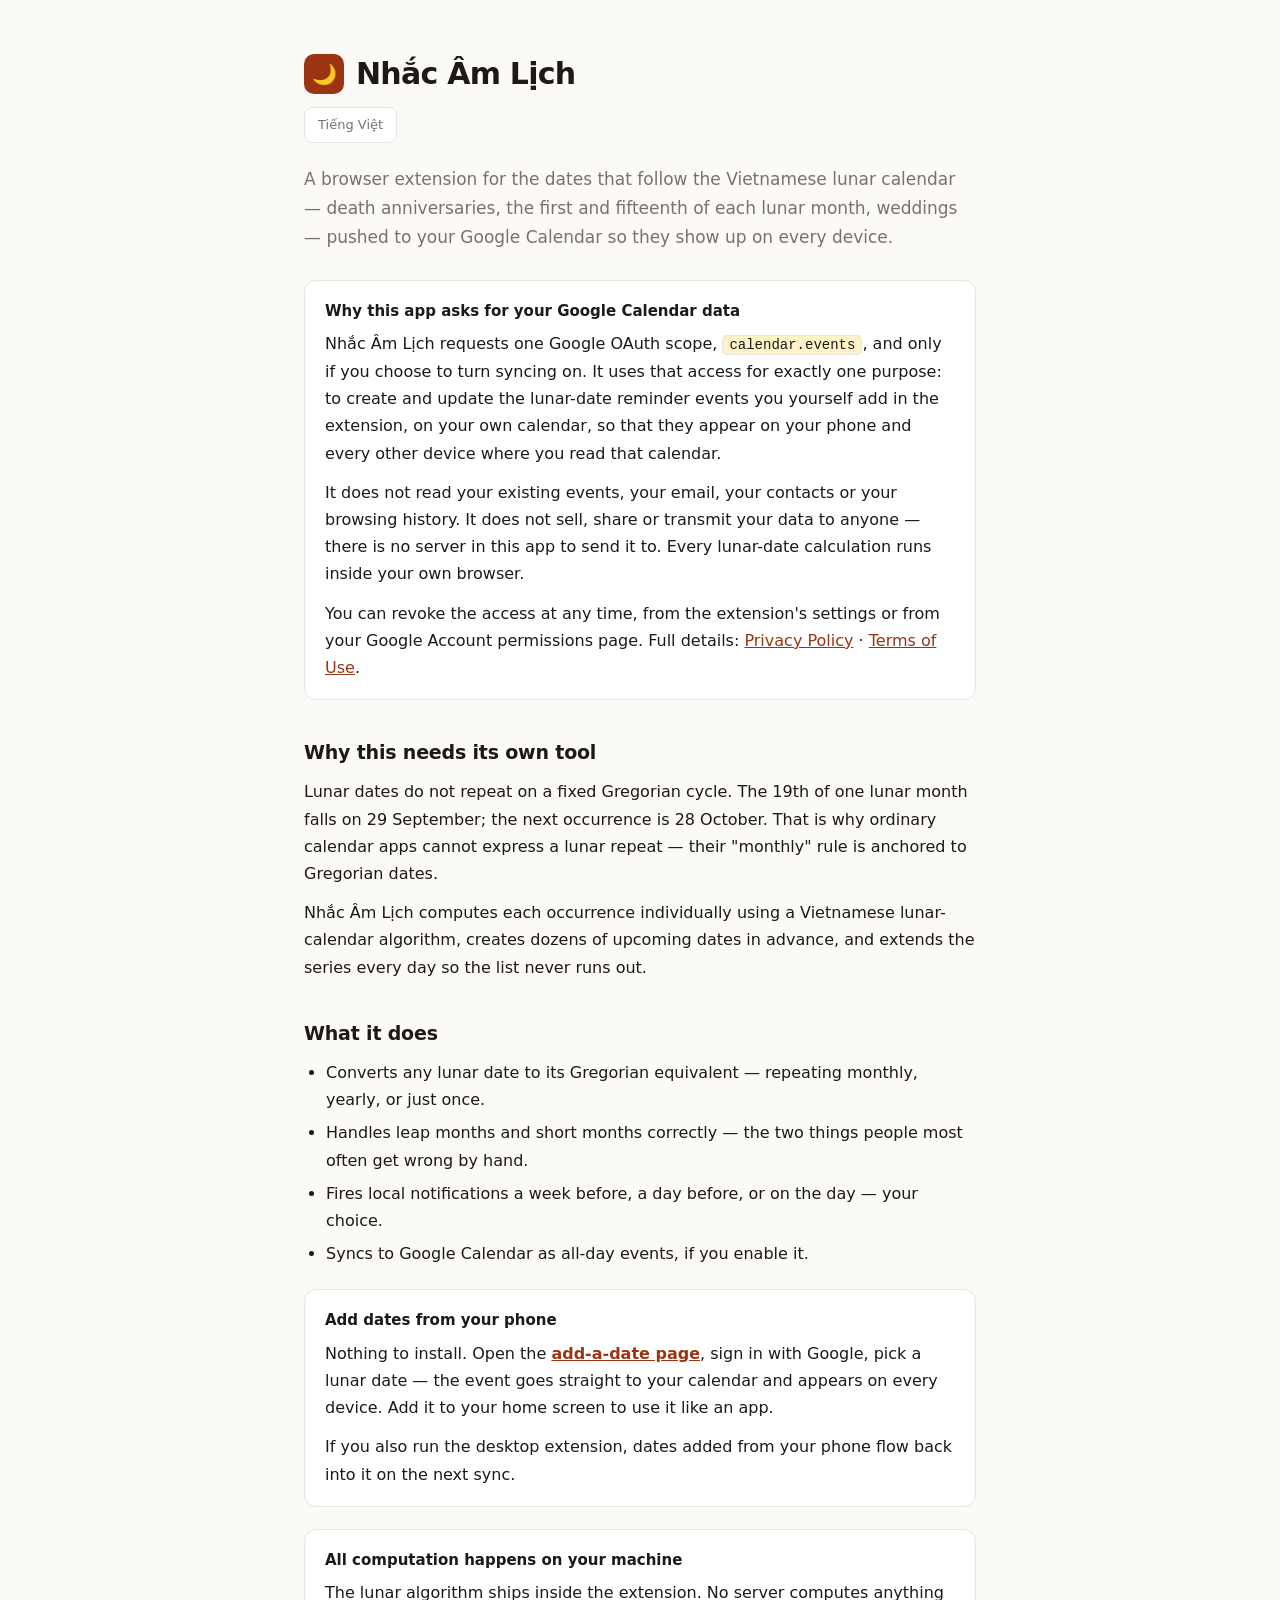
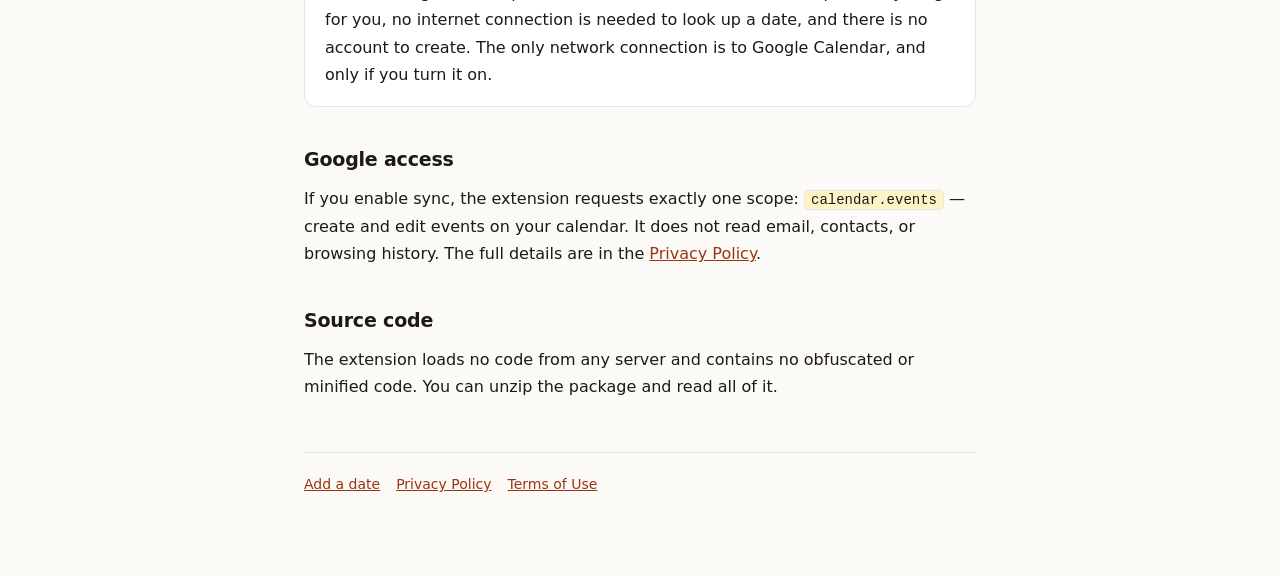
==== am-lich-website/index.html @ 221aa28f "feat: initialize core lunar calendar conversion logic and browser extension scaffold" ====
<!doctype html>
<html lang="en">
<head>
<meta charset="utf-8">
<meta name="viewport" content="width=device-width, initial-scale=1">
<title>Nhắc Âm Lịch</title>
<meta name="description" content="Browser extension for Vietnamese lunar-calendar reminders — death anniversaries, the first and fifteenth of each lunar month — synced to Google Calendar.">
<link rel="stylesheet" href="style.css">
<style>
  .langbar { margin: 0 0 22px; font-size: 13px; }
  .langbar a { color: var(--muted); border: 1px solid var(--line); background: var(--panel);
               border-radius: 8px; padding: 6px 13px; text-decoration: none; display: inline-block; }
  .langbar a:hover { color: var(--accent); border-color: var(--accent); }
</style>
</head>
<body>
<div class="wrap">

  <header class="site">
    <div class="mark">🌙</div>
    <h1>Nhắc Âm Lịch</h1>
  </header>

    <p class="langbar"><a href="vi.html">Tiếng Việt</a></p>

<p class="lede">
    A browser extension for the dates that follow the Vietnamese lunar calendar — death
    anniversaries, the first and fifteenth of each lunar month, weddings — pushed to your
    Google Calendar so they show up on every device.
  </p>

  <div class="card">
    <h3>Why this app asks for your Google Calendar data</h3>
    <p>
      Nhắc Âm Lịch requests one Google OAuth scope, <code>calendar.events</code>, and only if you
      choose to turn syncing on. It uses that access for exactly one purpose: to create and update
      the lunar-date reminder events you yourself add in the extension, on your own calendar, so
      that they appear on your phone and every other device where you read that calendar.
    </p>
    <p>
      It does not read your existing events, your email, your contacts or your browsing history.
      It does not sell, share or transmit your data to anyone — there is no server in this app to
      send it to. Every lunar-date calculation runs inside your own browser.
    </p>
    <p style="margin-bottom:0">
      You can revoke the access at any time, from the extension's settings or from your
      Google Account permissions page. Full details:
      <a href="privacy.html">Privacy Policy</a> · <a href="terms.html">Terms of Use</a>.
    </p>
  </div>

  <h2>Why this needs its own tool</h2>
  <p>
    Lunar dates do not repeat on a fixed Gregorian cycle. The 19th of one lunar month falls
    on 29 September; the next occurrence is 28 October. That is why ordinary calendar apps
    cannot express a lunar repeat — their "monthly" rule is anchored to Gregorian dates.
  </p>
  <p>
    Nhắc Âm Lịch computes each occurrence individually using a Vietnamese lunar-calendar
    algorithm, creates dozens of upcoming dates in advance, and extends the series every day
    so the list never runs out.
  </p>

  <h2>What it does</h2>
  <ul>
    <li>Converts any lunar date to its Gregorian equivalent — repeating monthly, yearly, or just once.</li>
    <li>Handles leap months and short months correctly — the two things people most often get wrong by hand.</li>
    <li>Fires local notifications a week before, a day before, or on the day — your choice.</li>
    <li>Syncs to Google Calendar as all-day events, if you enable it.</li>
  </ul>

  <div class="card">
    <h3>Add dates from your phone</h3>
    <p>
      Nothing to install. Open the <a href="app.html"><strong>add-a-date page</strong></a>,
      sign in with Google, pick a lunar date — the event goes straight to your calendar and
      appears on every device. Add it to your home screen to use it like an app.
    </p>
    <p style="margin-bottom:0">
      If you also run the desktop extension, dates added from your phone flow back into it on
      the next sync.
    </p>
  </div>

  <div class="card">
    <h3>All computation happens on your machine</h3>
    <p style="margin-bottom:0">
      The lunar algorithm ships inside the extension. No server computes anything for you, no
      internet connection is needed to look up a date, and there is no account to create. The
      only network connection is to Google Calendar, and only if you turn it on.
    </p>
  </div>

  <h2>Google access</h2>
  <p>
    If you enable sync, the extension requests exactly one scope: <code>calendar.events</code> —
    create and edit events on your calendar. It does not read email, contacts, or browsing
    history. The full details are in the <a href="privacy.html">Privacy Policy</a>.
  </p>

  <h2>Source code</h2>
  <p>
    The extension loads no code from any server and contains no obfuscated or minified code.
    You can unzip the package and read all of it.
  </p>

  <footer>
    <a href="app.html">Add a date</a>
    <a href="privacy.html">Privacy Policy</a>
    <a href="terms.html">Terms of Use</a>
  </footer>

</div>
</body>
</html>
---- am-lich-website/style.css ----
:root {
  --bg: #fbfaf7; --panel: #fff; --ink: #1c1917; --muted: #78716c;
  --line: #e7e5e4; --accent: #9a3412; --soft: #fef3c7;
  color-scheme: light;
}
@media (prefers-color-scheme: dark) {
  :root {
    --bg: #1c1917; --panel: #262322; --ink: #f5f5f4; --muted: #a8a29e;
    --line: #3a3634; --accent: #fdba74; --soft: #3a2a17;
    color-scheme: dark;
  }
}
* { box-sizing: border-box; }
body {
  margin: 0; background: var(--bg); color: var(--ink);
  font: 16px/1.7 system-ui, -apple-system, "Segoe UI", Roboto, sans-serif;
}
.wrap { max-width: 720px; margin: 0 auto; padding: 48px 24px 80px; }
header.site { display: flex; align-items: center; gap: 12px; margin-bottom: 8px; }
.mark {
  width: 40px; height: 40px; border-radius: 10px; flex: none;
  background: var(--accent); display: grid; place-items: center;
  font-size: 20px;
}
h1 { font-size: 30px; letter-spacing: -.025em; margin: 0; }
h2 { font-size: 19px; margin: 36px 0 10px; letter-spacing: -.01em; }
h3 { font-size: 15px; margin: 22px 0 6px; }
.lede { color: var(--muted); font-size: 17px; margin: 10px 0 28px; }
.updated { color: var(--muted); font-size: 14px; margin: 0 0 30px; }
p { margin: 0 0 12px; }
ul { padding-left: 22px; margin: 0 0 14px; }
li { margin-bottom: 6px; }
a { color: var(--accent); }
code {
  background: var(--soft); border: 1px solid var(--line); border-radius: 5px;
  padding: 1px 6px; font-size: 14px;
  font-family: ui-monospace, SFMono-Regular, Consolas, monospace;
}
.card {
  background: var(--panel); border: 1px solid var(--line);
  border-radius: 12px; padding: 18px 20px; margin: 22px 0;
}
.card h3 { margin-top: 0; }
table { width: 100%; border-collapse: collapse; margin: 16px 0; font-size: 15px; }
th, td { text-align: left; padding: 9px 10px; border-bottom: 1px solid var(--line); vertical-align: top; }
th { font-weight: 600; }
nav.crumbs { margin-bottom: 26px; font-size: 14px; }
footer {
  margin-top: 52px; padding-top: 20px; border-top: 1px solid var(--line);
  color: var(--muted); font-size: 14px;
  display: flex; gap: 16px; flex-wrap: wrap;
}
.big-note { background: var(--soft); border: 1px solid var(--line); border-radius: 10px; padding: 14px 16px; }
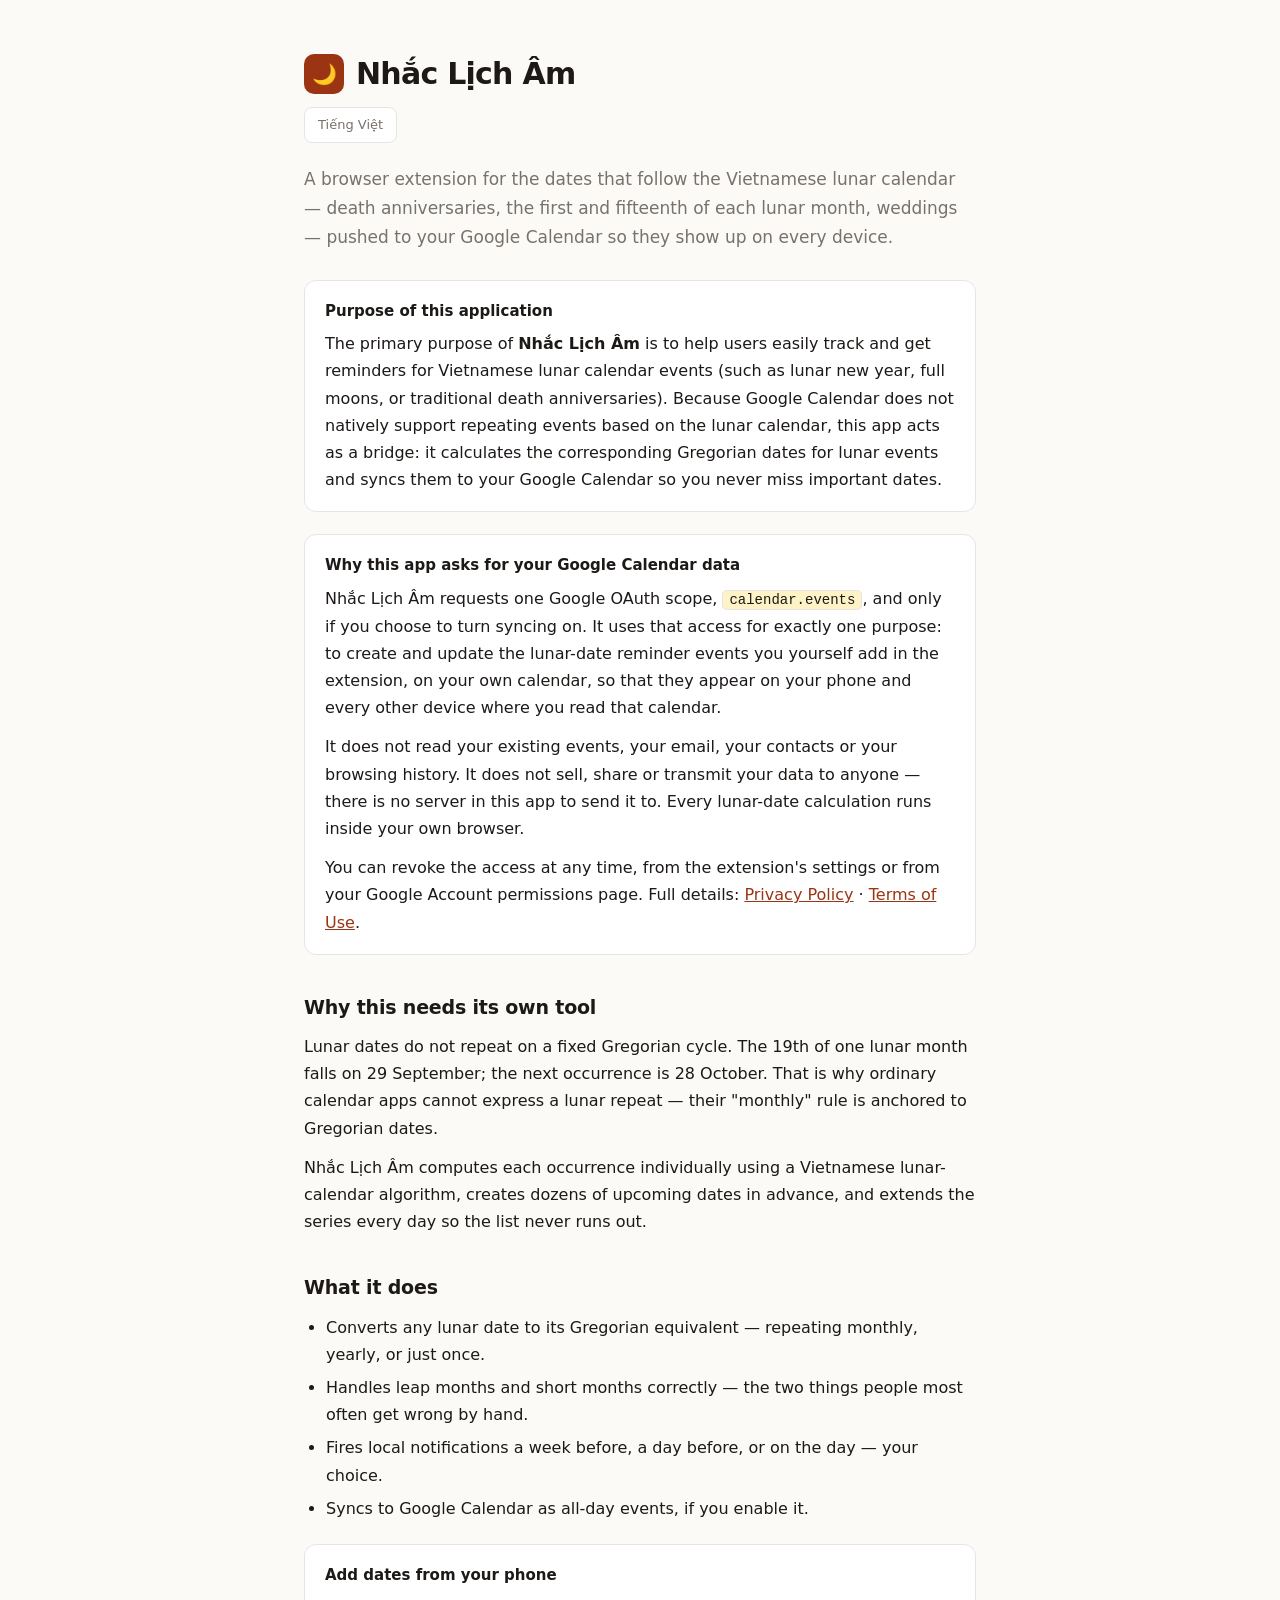
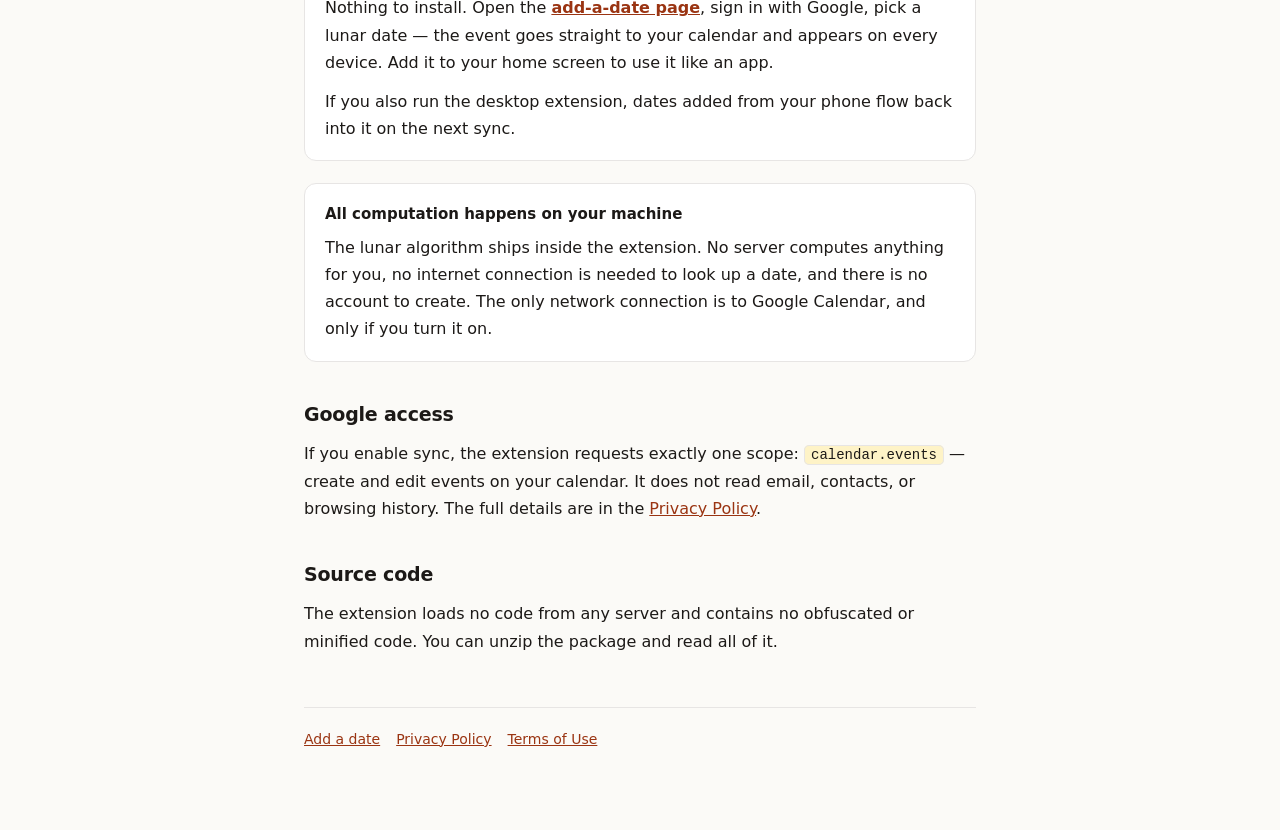
==== commit be14f0b6: "fix: resolve Google Cloud verification issues" ====
--- a/am-lich-website/index.html
+++ b/am-lich-website/index.html
@@ -3,7 +3,7 @@
 <head>
 <meta charset="utf-8">
 <meta name="viewport" content="width=device-width, initial-scale=1">
-<title>Nhắc Âm Lịch</title>
+<title>Nhắc Lịch Âm</title>
 <meta name="description" content="Browser extension for Vietnamese lunar-calendar reminders — death anniversaries, the first and fifteenth of each lunar month — synced to Google Calendar.">
 <link rel="stylesheet" href="style.css">
 <style>
@@ -18,7 +18,7 @@
 
   <header class="site">
     <div class="mark">🌙</div>
-    <h1>Nhắc Âm Lịch</h1>
+    <h1>Nhắc Lịch Âm</h1>
   </header>
 
     <p class="langbar"><a href="vi.html">Tiếng Việt</a></p>
@@ -30,9 +30,16 @@
   </p>
 
   <div class="card">
+    <h3>Purpose of this application</h3>
+    <p style="margin-bottom:0">
+      The primary purpose of <strong>Nhắc Lịch Âm</strong> is to help users easily track and get reminders for Vietnamese lunar calendar events (such as lunar new year, full moons, or traditional death anniversaries). Because Google Calendar does not natively support repeating events based on the lunar calendar, this app acts as a bridge: it calculates the corresponding Gregorian dates for lunar events and syncs them to your Google Calendar so you never miss important dates.
+    </p>
+  </div>
+
+  <div class="card" style="margin-top: 20px;">
     <h3>Why this app asks for your Google Calendar data</h3>
     <p>
-      Nhắc Âm Lịch requests one Google OAuth scope, <code>calendar.events</code>, and only if you
+      Nhắc Lịch Âm requests one Google OAuth scope, <code>calendar.events</code>, and only if you
       choose to turn syncing on. It uses that access for exactly one purpose: to create and update
       the lunar-date reminder events you yourself add in the extension, on your own calendar, so
       that they appear on your phone and every other device where you read that calendar.
@@ -56,7 +63,7 @@
     cannot express a lunar repeat — their "monthly" rule is anchored to Gregorian dates.
   </p>
   <p>
-    Nhắc Âm Lịch computes each occurrence individually using a Vietnamese lunar-calendar
+    Nhắc Lịch Âm computes each occurrence individually using a Vietnamese lunar-calendar
     algorithm, creates dozens of upcoming dates in advance, and extends the series every day
     so the list never runs out.
   </p>
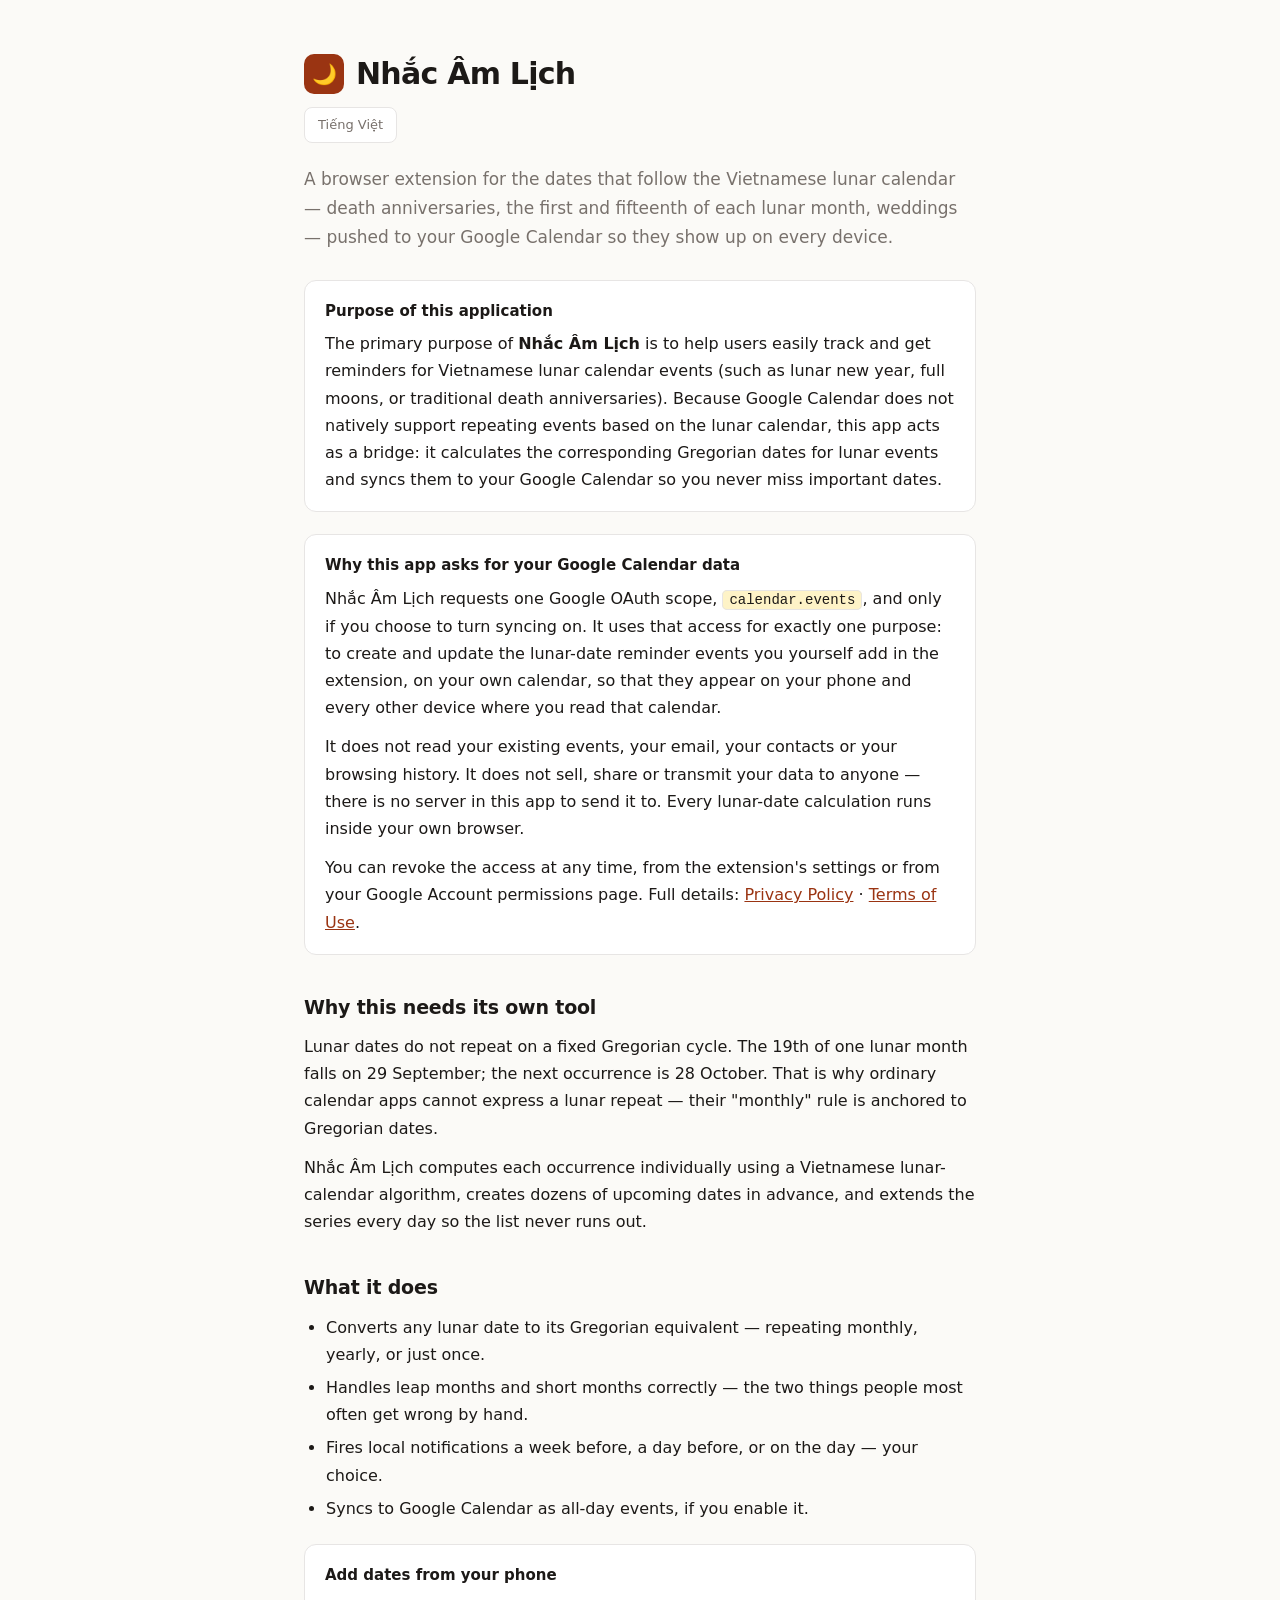
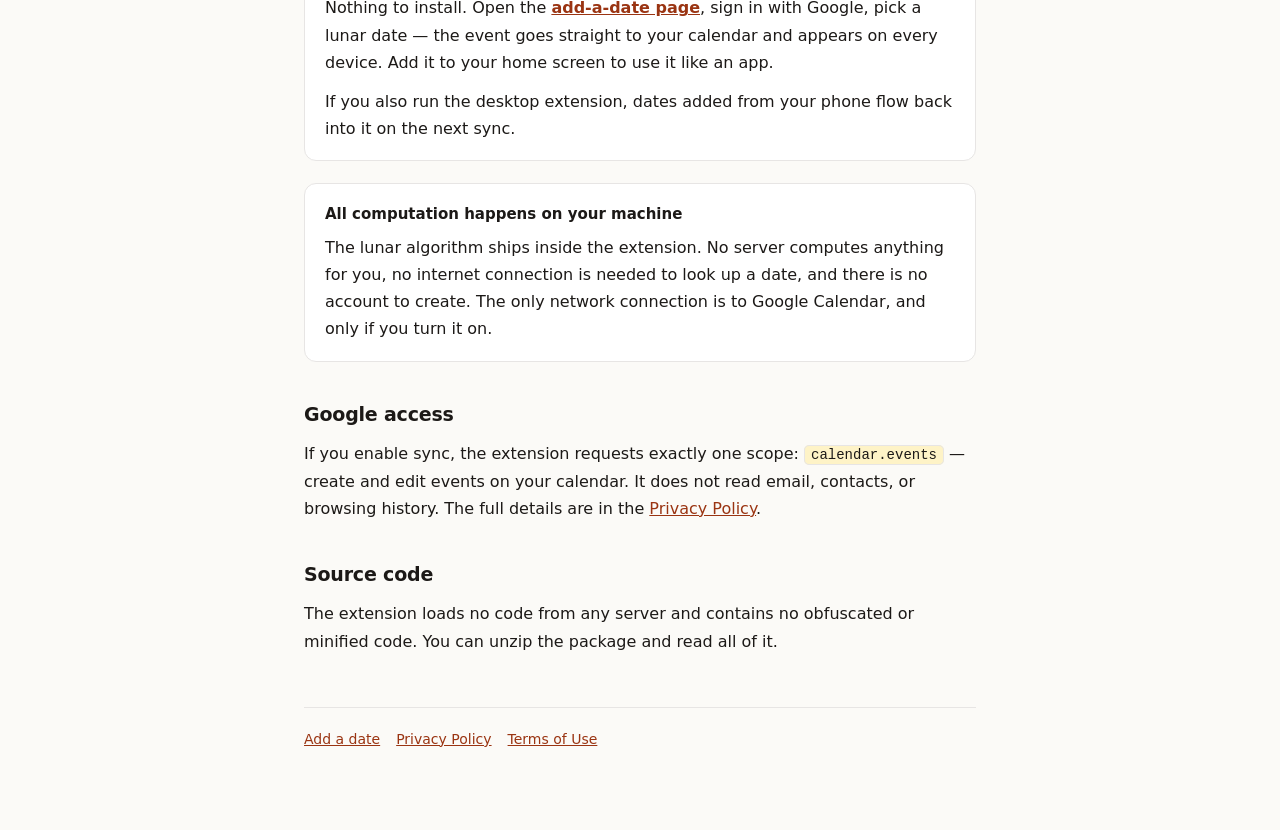
==== commit 84ec224c: "fix: revert branding to Nhắc Âm Lịch" ====
--- a/am-lich-website/index.html
+++ b/am-lich-website/index.html
@@ -3,7 +3,7 @@
 <head>
 <meta charset="utf-8">
 <meta name="viewport" content="width=device-width, initial-scale=1">
-<title>Nhắc Lịch Âm</title>
+<title>Nhắc Âm Lịch</title>
 <meta name="description" content="Browser extension for Vietnamese lunar-calendar reminders — death anniversaries, the first and fifteenth of each lunar month — synced to Google Calendar.">
 <link rel="stylesheet" href="style.css">
 <style>
@@ -18,7 +18,7 @@
 
   <header class="site">
     <div class="mark">🌙</div>
-    <h1>Nhắc Lịch Âm</h1>
+    <h1>Nhắc Âm Lịch</h1>
   </header>
 
     <p class="langbar"><a href="vi.html">Tiếng Việt</a></p>
@@ -32,14 +32,14 @@
   <div class="card">
     <h3>Purpose of this application</h3>
     <p style="margin-bottom:0">
-      The primary purpose of <strong>Nhắc Lịch Âm</strong> is to help users easily track and get reminders for Vietnamese lunar calendar events (such as lunar new year, full moons, or traditional death anniversaries). Because Google Calendar does not natively support repeating events based on the lunar calendar, this app acts as a bridge: it calculates the corresponding Gregorian dates for lunar events and syncs them to your Google Calendar so you never miss important dates.
+      The primary purpose of <strong>Nhắc Âm Lịch</strong> is to help users easily track and get reminders for Vietnamese lunar calendar events (such as lunar new year, full moons, or traditional death anniversaries). Because Google Calendar does not natively support repeating events based on the lunar calendar, this app acts as a bridge: it calculates the corresponding Gregorian dates for lunar events and syncs them to your Google Calendar so you never miss important dates.
     </p>
   </div>
 
   <div class="card" style="margin-top: 20px;">
     <h3>Why this app asks for your Google Calendar data</h3>
     <p>
-      Nhắc Lịch Âm requests one Google OAuth scope, <code>calendar.events</code>, and only if you
+      Nhắc Âm Lịch requests one Google OAuth scope, <code>calendar.events</code>, and only if you
       choose to turn syncing on. It uses that access for exactly one purpose: to create and update
       the lunar-date reminder events you yourself add in the extension, on your own calendar, so
       that they appear on your phone and every other device where you read that calendar.
@@ -63,7 +63,7 @@
     cannot express a lunar repeat — their "monthly" rule is anchored to Gregorian dates.
   </p>
   <p>
-    Nhắc Lịch Âm computes each occurrence individually using a Vietnamese lunar-calendar
+    Nhắc Âm Lịch computes each occurrence individually using a Vietnamese lunar-calendar
     algorithm, creates dozens of upcoming dates in advance, and extends the series every day
     so the list never runs out.
   </p>
